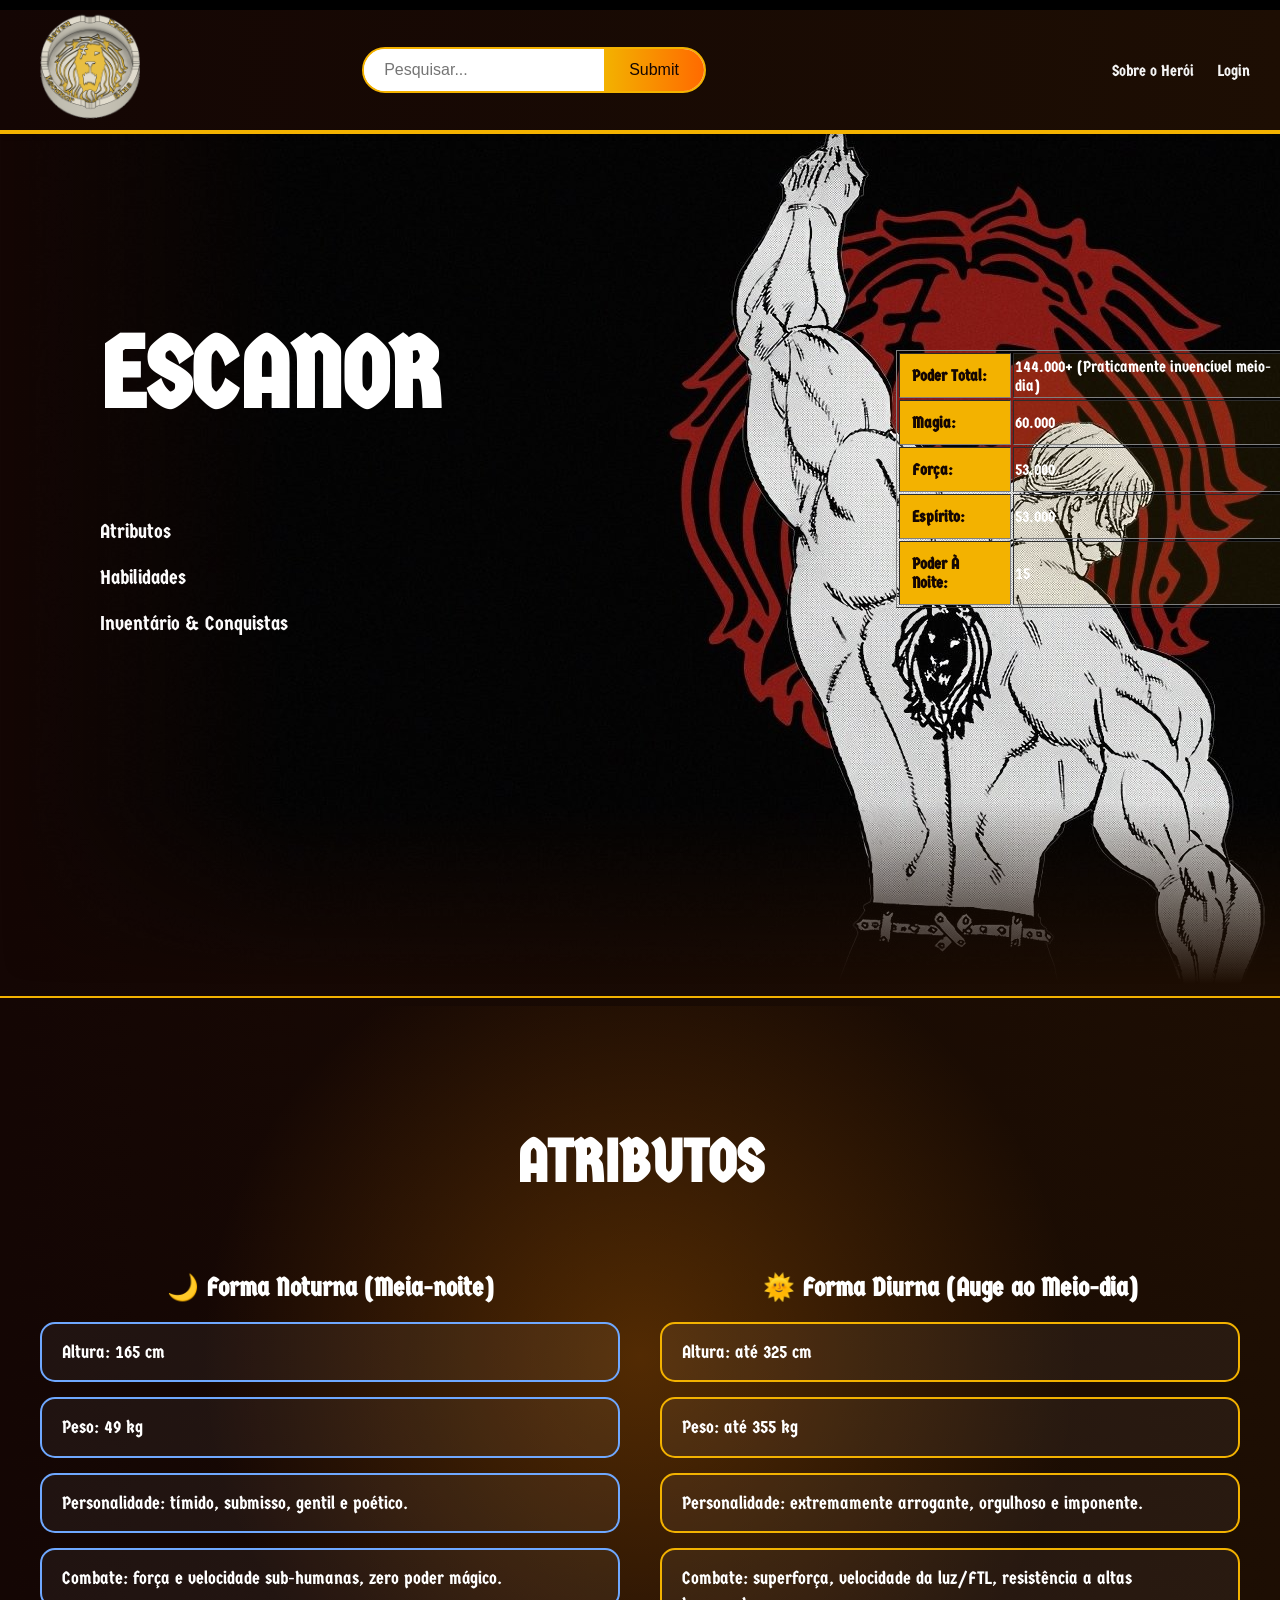
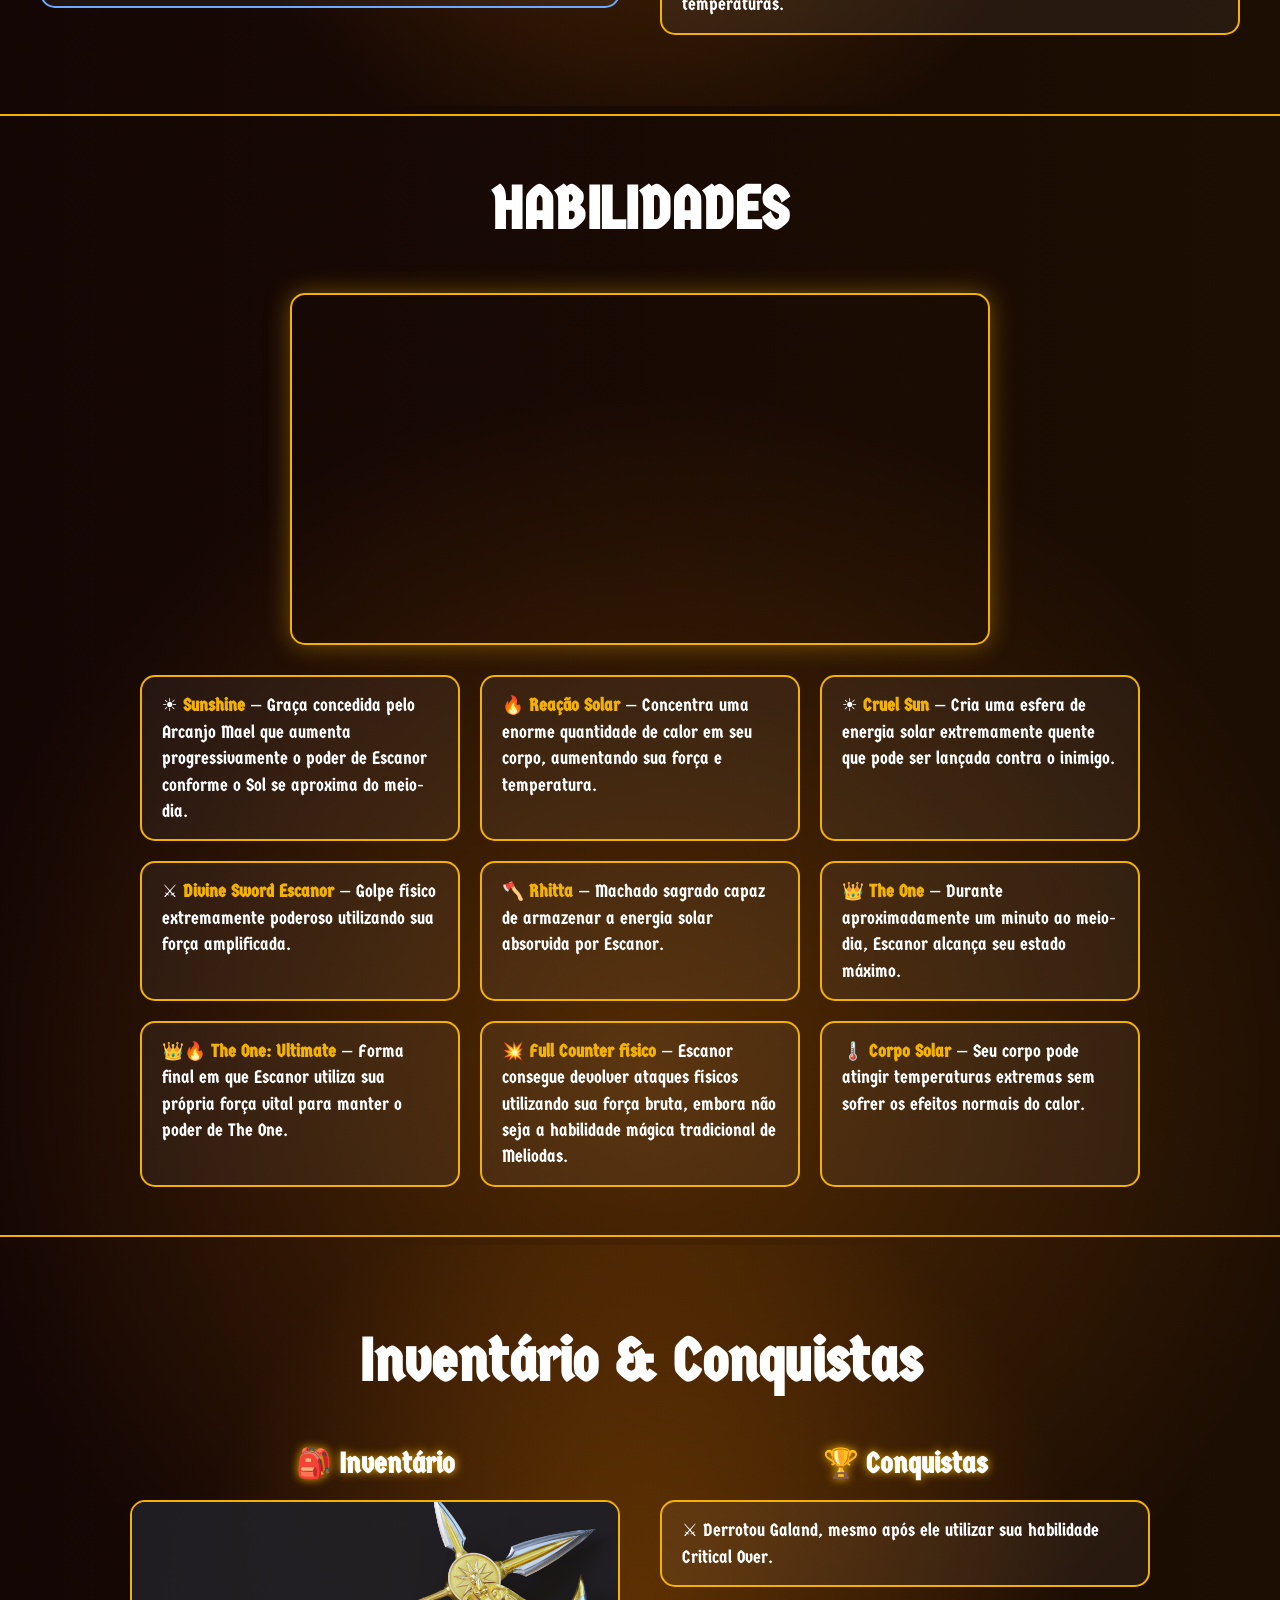
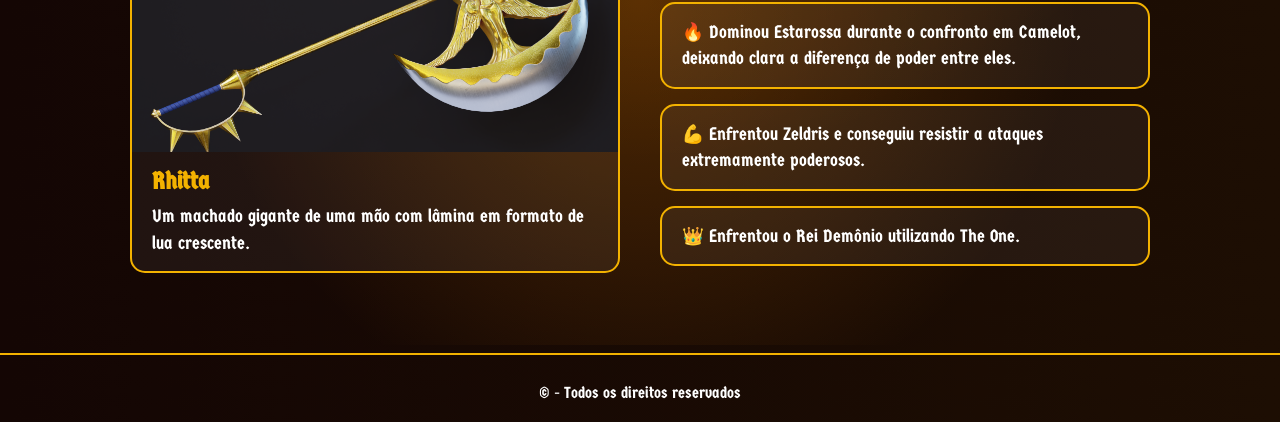
==== index.html @ 7818df90 "Add files via upload" ====
<!DOCTYPE html>
<html lang="pt-br">
<head>
    <meta charset="UTF-8">
    <meta name="viewport" content="width=device-width, initial-scale=1.0">
    <title>Meu Herói</title>
    <link rel="stylesheet" href="css/style.css">
    <link rel="icon" type="image/png" href="tinkpro-1791526805381.png">
    <link href="https://fonts.googleapis.com/css2?family=Germania+One&display=swap" rel="stylesheet">
    <style>
  
</style>
</head>
<body>
      <header class="cabecalho">  
      <img class="escanor_logo" src="img/image.png" alt="bugou">      
      <div class="logo"></div>
    <form action="">
      <div class="barra_de_procura">
      <input type="text" class="barra" placeholder="Pesquisar..." required>
      <input type="submit" class="botao_barra"></button></div>
    </form>
        <nav>
          <ul class="menu">
        <li><a href="#sobre">Sobre o Herói</a></li>
        <li><a href="html/login.html">Login</a></li>
          </ul>
        </nav>

        </header>
        <section id="sobre"></section>

      
        <div class="ConteudoEscanor">
          <img class="imgEscanor" src="img/escanor.jpg" alt="foto personagem escanor">

          <div class="infoEscanor">
              <h1>ESCANOR</h1>
              <nav>
                <ul class="atributos" >
                  <li><a href="#Atributos">Atributos</a></li><br>
                  <li><a href="#Habilidades">Habilidades</a></li><br>
                  <li><a href="#INVETARIOeCONQUISTAS">Inventário & Conquistas</a></li><br>
                </ul>
              </nav>
          </div>

          <div class="divTabela">
              <table  class="tabela_escanor" border="1">
                  <tr>
                    <th>Poder Total:</th>
                    <td>144.000+ (Praticamente invencível meio-dia)</td>
                  </tr>
                  <tr>
                    <th>Magia:</th>
                    <td>60.000</td>
                  </tr>
                  <tr>
                    <th>Força:</th>
                    <td>53.000</td>
                  </tr>
                  <tr>
                    <th>Espírito:</th>
                    <td>53.000</td>
                  </tr>
                    <tr>
                    <th>Poder À Noite:  </th>
                    <td>15</td>
                  </tr>
              </table>
          </div>
        </div>

        <hr>

       <div class="max">
  <section id="Atributos"></section>
  <h2>ATRIBUTOS</h2>

  <div class="formas">
    <div class="forma">
      <h3>🌙 Forma Noturna (Meia-noite)</h3>
      <ul>
        <li>Altura: 165 cm</li>
        <li>Peso: 49 kg</li>
        <li>Personalidade: tímido, submisso, gentil e poético.</li>
        <li>Combate: força e velocidade sub-humanas, zero poder mágico.</li>
      </ul>
    </div>

    <div class="forma">
      <h3>🌞 Forma Diurna (Auge ao Meio-dia)</h3>
      <ul>
        <li>Altura: até 325 cm</li>
        <li>Peso: até 355 kg</li>
        <li>Personalidade: extremamente arrogante, orgulhoso e imponente.</li>
        <li>Combate: superforça, velocidade da luz/FTL, resistência a altas temperaturas.</li>
      </ul>
    </div>

  </div>
</div>
        <hr>
              <div class="max">
        <section id="Habilidades"></section>
        <h2>HABILIDADES</h2>

        <div class="habilidades">

     <video loop autoplay muted class="video" src="Sunshine - Trim.mp4">
        Seu navegador não suporta vídeo em HTML.
     </video>

  <ul class="listaHabilidades">
    <li>☀️ <strong>Sunshine</strong> — Graça concedida pelo Arcanjo Mael que aumenta progressivamente o poder de Escanor conforme o Sol se aproxima do meio-dia.</li>
    <li>🔥 <strong>Reação Solar</strong> — Concentra uma enorme quantidade de calor em seu corpo, aumentando sua força e temperatura.</li>
    <li>☀️ <strong>Cruel Sun</strong> — Cria uma esfera de energia solar extremamente quente que pode ser lançada contra o inimigo.</li>
    <li>⚔️ <strong>Divine Sword Escanor</strong> — Golpe físico extremamente poderoso utilizando sua força amplificada.</li>
    <li>🪓 <strong>Rhitta</strong> — Machado sagrado capaz de armazenar a energia solar absorvida por Escanor.</li>
    <li>👑 <strong>The One</strong> — Durante aproximadamente um minuto ao meio-dia, Escanor alcança seu estado máximo.</li>
    <li>👑🔥 <strong>The One: Ultimate</strong> — Forma final em que Escanor utiliza sua própria força vital para manter o poder de The One.</li>
    <li>💥 <strong>Full Counter físico</strong> — Escanor consegue devolver ataques físicos utilizando sua força bruta, embora não seja a habilidade mágica tradicional de Meliodas.</li>
    <li>🌡️ <strong>Corpo Solar</strong> — Seu corpo pode atingir temperaturas extremas sem sofrer os efeitos normais do calor.</li>
  </ul>

</div>
<hr>            
        <div class="max">
  <section id="INVETARIOeCONQUISTAS"></section>
  <h2>Inventário & Conquistas</h2>

  <div class="inv-conq">

    <div class="bloco">
      <h3>🎒 Inventário</h3>

      <div class="item">
        <img src="img/machado escanor.png" alt="Machado Rhitta">
        <div class="item-texto">
          <h4>Rhitta</h4>
          <p>Um machado gigante de uma mão com lâmina em formato de lua crescente.</p>
        </div>
      </div>
    </div>

    <div class="bloco">
      <h3>🏆 Conquistas</h3>

      <ul class="listaConquistas">
        <li>⚔️ Derrotou Galand, mesmo após ele utilizar sua habilidade Critical Over.</li>
        <li>🔥 Dominou Estarossa durante o confronto em Camelot, deixando clara a diferença de poder entre eles.</li>
        <li>💪 Enfrentou Zeldris e conseguiu resistir a ataques extremamente poderosos.</li>
        <li>👑 Enfrentou o Rei Demônio utilizando The One.</li>
      </ul>
    </div>

  </div>
</div>
</body>
<hr>
<footer>© - Todos os direitos reservados </footer>
</html>
---- css/style.css ----
body{
  margin: 0%;
  font-family: 'Germania One', system-ui;
}

body, header {
  background: linear-gradient(to right, #140604, #1d0e03);
  margin: 0;
  padding: 0;
  z-index: 1000;
}

html {
  color: white;
  scroll-behavior: smooth;
}

ul li {
  text-align: left;
  list-style: none;
  justify-content: center;
  align-items: flex-start;
}

h1 {
  font-size: 100px;
  margin-left: 100px;
}

h2 {
  font-family: 'Germania One', system-ui;
  font-size: 60px;
  text-align: center;
}

hr {
  width: 100%;
  align-self: stretch;
  border: none;
  border-top: 2px solid #f3b200;
}

* {
  box-sizing: border-box;
}

.logo {
  font-size: 56px;
  font-weight: bold;
  color: #f5f4f4;
}

.escanor_logo {
  width: 120px;
}

.inv-conq {
  display: grid;
  grid-template-columns: 1fr 1fr;
  gap: 40px;
  max-width: 1100px;
  margin: 0 auto;
  padding: 0 40px 40px;
  text-align: left;
}

.bloco h3 {
  text-align: center;
  font-size: 28.8px;
  margin: 0 0 20px;
  text-shadow: 0 0 10px #f3b200;
}

.item {
  background: rgba(255, 255, 255, 0.05);
  border: 2px solid #f3b200;
  border-radius: 15px;
  overflow: hidden;
  transition: transform 0.3s, box-shadow 0.3s;
}

.item:hover {
  transform: translateY(-5px);
  box-shadow: 0 0 25px rgba(243, 178, 0, 0.6);
}

.item img {
  width: 100%;
  height: 250px;
  object-fit: cover;
  display: block;
}

.item-texto {
  padding: 15px 20px;
}

.item-texto h4 {
  margin: 0 0 8px;
  font-size: 24px;
  color: #f3b200;
}

.item-texto p {
  margin: 0;
  font-size: 17.6px;
  line-height: 1.5;
}

.listaConquistas {
  list-style: none;
  padding: 0;
  margin: 0;
  display: flex;
  flex-direction: column;
  gap: 15px;
}

.listaConquistas li {
  background: rgba(255, 255, 255, 0.05);
  border: 2px solid #f3b200;
  border-radius: 15px;
  padding: 15px 20px;
  font-size: 17.6px;
  line-height: 1.5;
  transition: transform 0.3s, box-shadow 0.3s;
}

.listaConquistas li:hover {
  transform: translateX(8px);
  box-shadow: 0 0 20px rgba(243, 178, 0, 0.6);
}

.cabecalho {
  display: flex;
  position: fixed;
  justify-content: space-between;
  align-items: center;
  box-shadow: 0 2px 5px rgba(0, 0, 0, 0.1);
  border-top: 10px solid #000000;
  margin: 0%;
  width: 100%;
  border-bottom: 4px solid #f3b200;
  padding: 0 30px;
}

.barra_de_procura {
  display: flex;
  align-items: stretch;
  margin-right: 300px;
  border: 2px solid #f3b200;
  border-radius: 25px;
  overflow: hidden;
  background: #fff;
}

.barra {
  border: none;
  padding: 12px 20px;
  font-size: 16px;
  outline: none;
  background: white;
}

.botao_barra {
  border: none;
  padding: 0 25px;
  background: linear-gradient(to right, #f3b200, #ff6a00);
  color: #140604;
  font-size: 16px;
  cursor: pointer;
}

.botao_barra:hover {
  border-radius: 15px;
}

.ConteudoEscanor {
  min-height: calc(100vh - 200px);
  width: 100%;
  position: relative;
}

.infoEscanor {
  display: flex;
  flex-direction: column;
  position: absolute;
  top: 250px;
}

.imgEscanor {
  margin-top: 6%;
  mask-image:
    linear-gradient(to bottom, black 80%, transparent),
    linear-gradient(to right, transparent, black 15%, black 85%, transparent);
  mask-composite: intersect;
}

.divTabela {
  display: flex;
  flex-direction: column;
  position: absolute;
  top: 350px;
  left: 70%;
}

.tabela_escanor {
  width: 400px;
}

.ESCANOR {
  margin-top: 400px;
  margin-left: 105px;
  font-size: 100px;
}

table {
  overflow-x: auto;
  top: 300px;
}

.listaAtributos {
  text-align: center;
  list-style: none;
  display: grid;
  grid-template-columns: repeat(auto-fit, minmax(250px, 1fr));
  gap: 20px;
  padding: 0 40px;
}

.listaAtributos li {
  background: rgba(255, 255, 255, 0.05);
  border: 2px solid #f3b200;
  border-radius: 15px;
  padding: 20px;
  font-size: 30px;
  transition: transform 0.3s, box-shadow 0.3s;
}

.formas {
  display: grid;
  grid-template-columns: 1fr 1fr;
  gap: 40px;
  padding: 0 40px;
  text-align: left;
}

.forma h3 {
  text-align: center;
  font-size: 25.6px;
  margin-bottom: 20px;
}

.forma ul {
  list-style: none;
  padding: 0;
  margin: 0;
  display: flex;
  flex-direction: column;
  gap: 15px;
}

.forma li {
  background: rgba(255, 255, 255, 0.05);
  border: 2px solid #f3b200;
  border-radius: 15px;
  padding: 15px 20px;
  font-size: 17.6px;
  line-height: 1.5;
  transition: transform 0.3s, box-shadow 0.3s;
}

.forma li:hover {
  transform: translateY(-5px);
  box-shadow: 0 0 20px rgba(243, 178, 0, 0.6);
}

.forma:first-child li {
  border-color: #6fa8ff;
}

.forma:last-child li {
  border-color: #f3b200;
}

th {
  background-color: #f3b200;
  color: #140604;
  font-weight: bold;
  text-align: left;
  padding: 12px;
}

td {
  background-color: rgba(243, 178, 0, 0.08);
}

.menu {
  display: flex;
  list-style: none;
  gap: 24px;
  margin: 0;
  padding: 0;
}

.menu a {
  text-decoration: none;
  color: #f4f4f4;
  font-weight: 500;
  white-space: nowrap;
}

a:hover {
  color: #947c03;
}

.max {
  min-height: calc(100vh - 200px);
  width: 100%;
  background: radial-gradient(circle at center, rgba(255, 140, 0, 0.25), transparent 60%);
  display: flex;
  flex-direction: column;
  justify-content: center;
  text-align: left;
  align-items: center;
}

.atributos {
  position: relative;
  border: 15px;
  list-style: none;
  padding: 0 20px;
  gap: 15px;
  margin-left: 100px;
  padding: 0;
  font-size: 20px;
}

.atributos a {
  text-decoration: none;
  color: #fdfcfc;
  font-weight: 500;
}

a:hover {
  color: #ffb700;
}

.habilidades {
  display: flex;
  flex-direction: column;
  align-items: center;
  gap: 30px;
  padding: 0 40px 40px;
}

.video {
  width: 100%;
  max-width: 700px;
  border-radius: 15px;
  border: 2px solid #f3b200;
  box-shadow: 0 0 25px rgba(243, 178, 0, 0.4);
}

.listaHabilidades {
  list-style: none;
  padding: 0;
  margin: 0;
  width: 100%;
  max-width: 1000px;
  display: grid;
  grid-template-columns: repeat(auto-fit, minmax(280px, 1fr));
  gap: 20px;
}

.listaHabilidades li {
  background: rgba(255, 255, 255, 0.05);
  border: 2px solid #f3b200;
  border-radius: 15px;
  padding: 15px 20px;
  font-size: 17.6px;
  line-height: 1.5;
  transition: transform 0.3s, box-shadow 0.3s;
}

.listaHabilidades li:hover {
  transform: translateY(-5px);
  box-shadow: 0 0 20px rgba(243, 178, 0, 0.6);
}

.listaHabilidades strong {
  color: #f3b200;
}

footer {
  margin: 20px;
  text-align: center;
}

@media screen and (max-width: 600px) {
  h1 {
    font-size: 40px;
    margin-left: 20px;
  }

  h2 {
    font-size: 28px;
  }

  a {
    font-size: 14px;
  }

  th, td {
    font-size: 14px;
  }

  .tabela_escanor th, .tabela_escanor td {
    word-break: break-word;
    padding: 8px;
  }

  .ConteudoEscanor {
    padding-top: 180px;
    min-height: 0;
    overflow: hidden;
  }

  .imgEscanor {
    position: absolute;
    top: 20%;
    left: 0;
    width: 100%;
    height: 100%;
    object-fit: cover;
    object-position: center 20%;
    margin: 0;
    opacity: 0.35;
    z-index: 0;
  }

  .infoEscanor, .divTabela {
    position: relative;
    top: auto;
    left: auto;
    z-index: 1;
  }

  .divTabela {
    width: 100%;
    padding: 20px;
  }

  .cabecalho {
    display: flex;
    flex-wrap: wrap;
    justify-content: space-between;
    padding: 8px 15px;
    gap: 8px;
  }

  .cabecalho form {
    order: 3;
    width: 100%;
  }

  .barra_de_procura {
    margin-right: 0;
    width: 100%;
  }

  .barra {
    flex: 1;
    min-width: 0;
    padding: 8px 12px;
  }

  .tabela_escanor {
    width: 100%;
    table-layout: fixed;
  }

  .escanor_logo {
    max-width: 80px;
  }

  .atributos {
    margin-left: 20px;
    font-size: 16px;
  }

  .formas {
    grid-template-columns: 1fr;
    padding: 0 20px;
  }

  .listaAtributos {
    padding: 0;
  }

  .habilidades {
    padding: 0 15px 30px;
    gap: 20px;
  }

  .video {
    border-radius: 10px;
  }

  .listaHabilidades {
    grid-template-columns: 1fr;
    gap: 12px;
  }

  .listaHabilidades li {
    font-size: 16px;
    padding: 12px 15px;
  }

  .inv-conq {
    grid-template-columns: 1fr;
    padding: 0 15px 30px;
    gap: 30px;
  }

  .item img {
    height: 250px;
  }

  .bloco h3 {
    font-size: 24px;
  }

@media screen and (min-width: 412px) and (max-width: 1440px) {
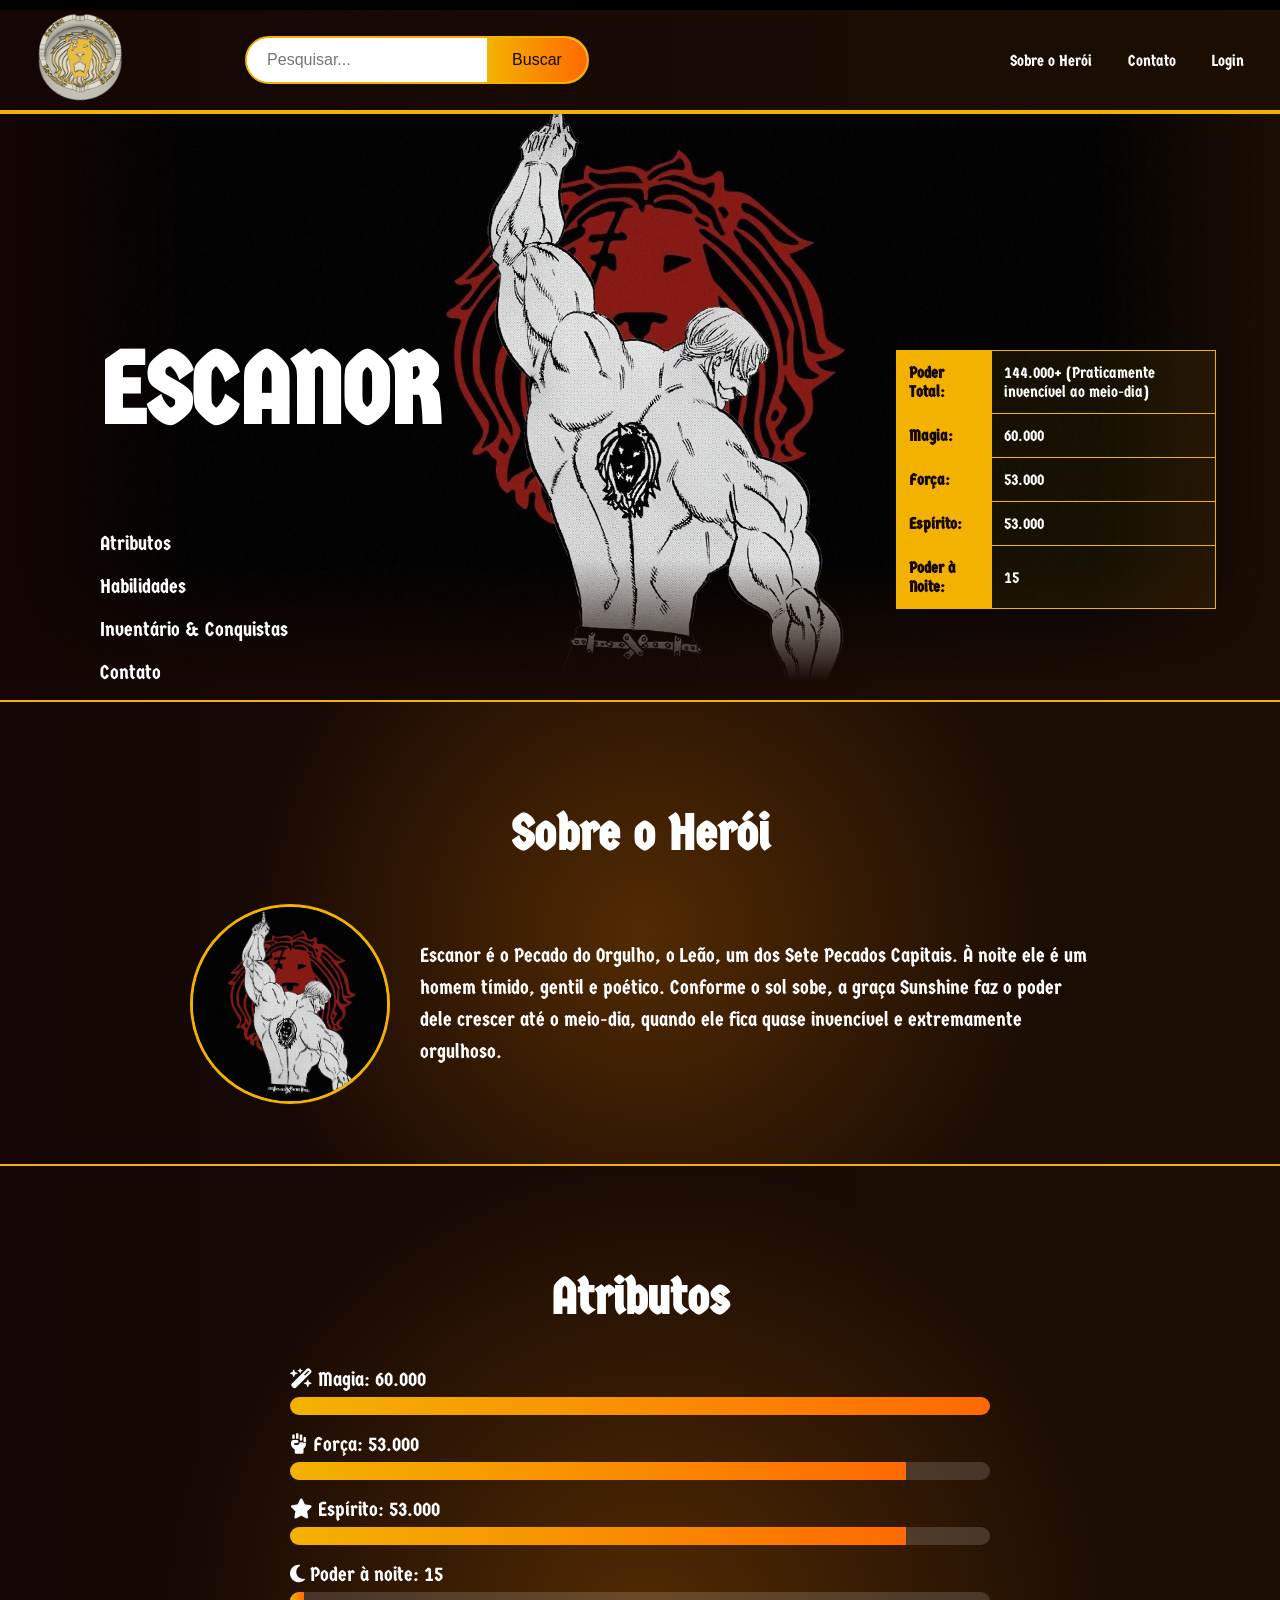
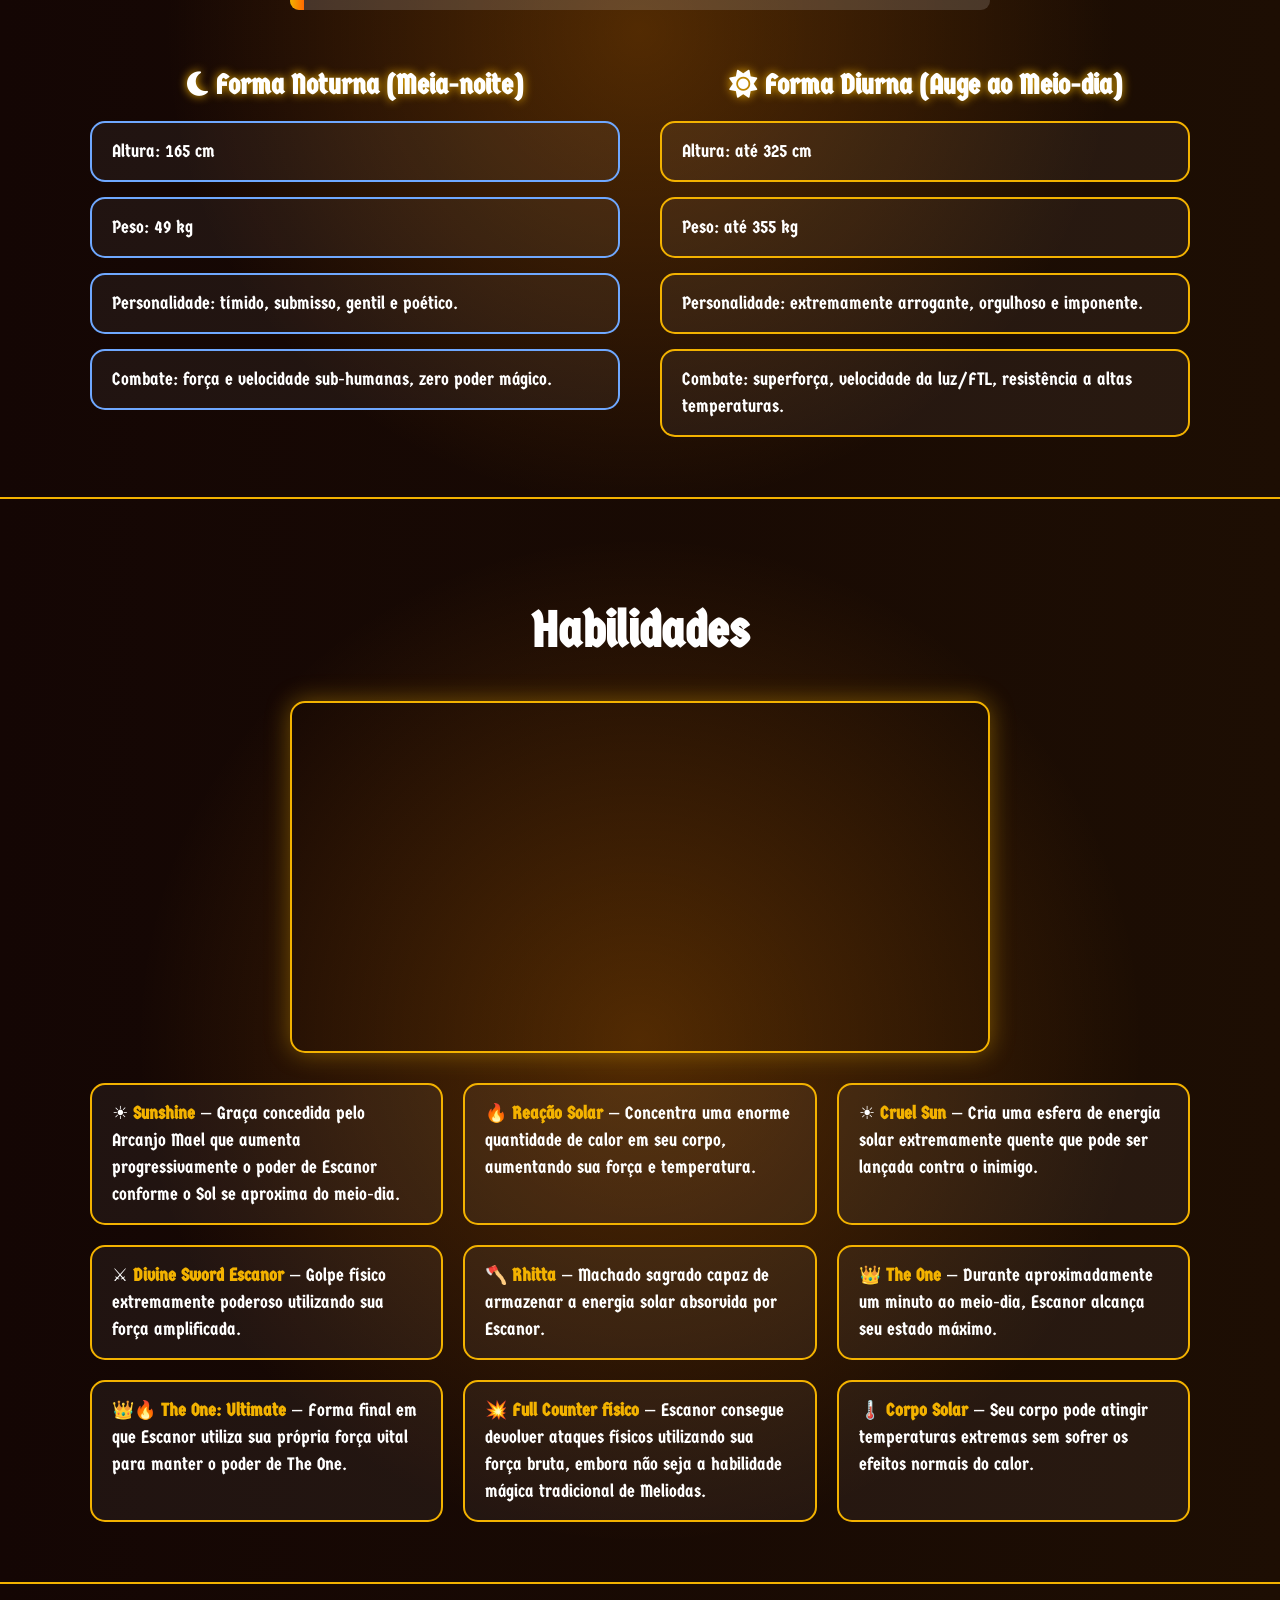
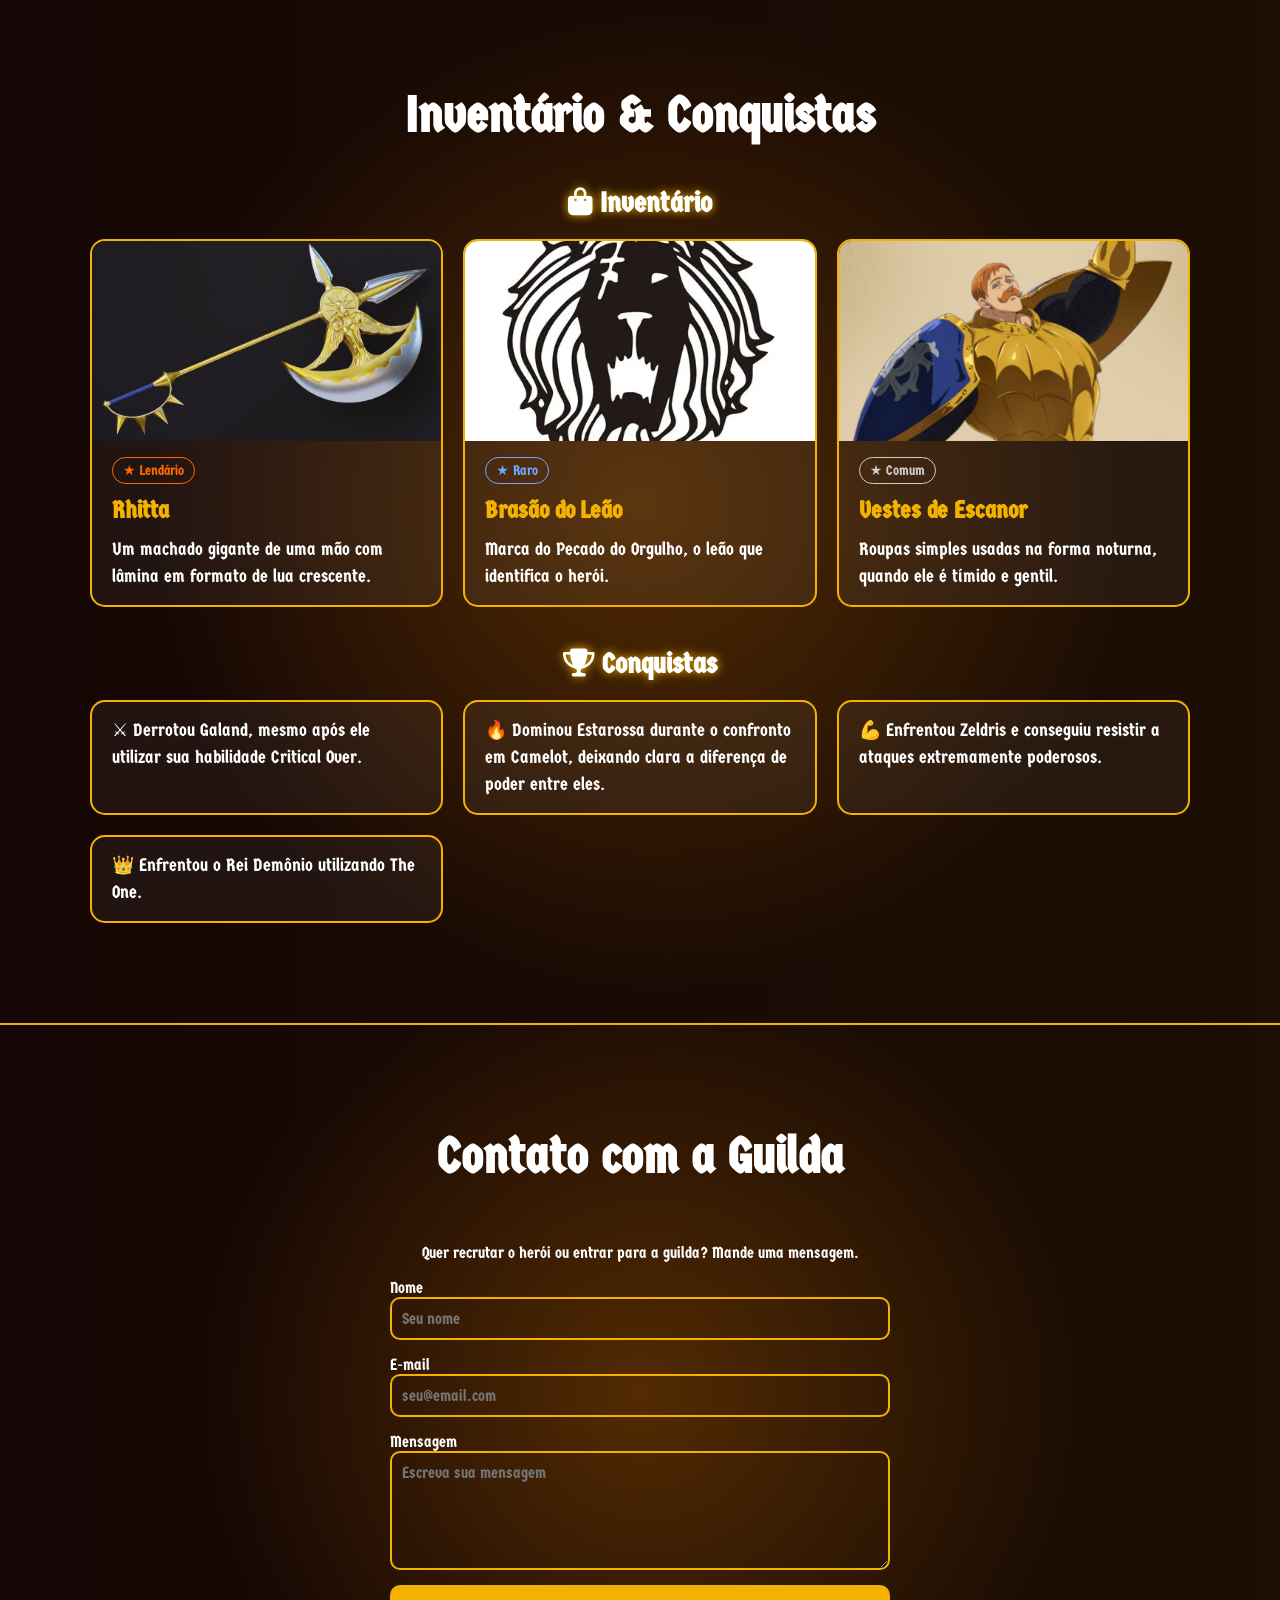
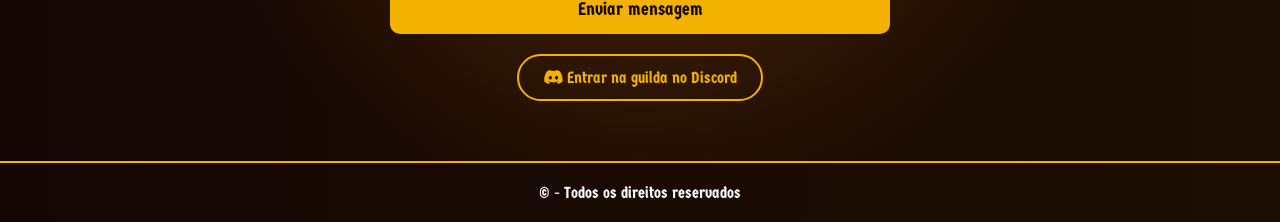
==== commit ad40b6e1: "Add files via upload" ====
--- a/index.html
+++ b/index.html
@@ -1,162 +1,201 @@
-<!DOCTYPE html>
-<html lang="pt-br">
-<head>
-    <meta charset="UTF-8">
-    <meta name="viewport" content="width=device-width, initial-scale=1.0">
-    <title>Meu Herói</title>
-    <link rel="stylesheet" href="css/style.css">
-    <link rel="icon" type="image/png" href="tinkpro-1791526805381.png">
-    <link href="https://fonts.googleapis.com/css2?family=Germania+One&display=swap" rel="stylesheet">
-    <style>
-  
-</style>
-</head>
-<body>
-      <header class="cabecalho">  
-      <img class="escanor_logo" src="img/image.png" alt="bugou">      
-      <div class="logo"></div>
-    <form action="">
-      <div class="barra_de_procura">
-      <input type="text" class="barra" placeholder="Pesquisar..." required>
-      <input type="submit" class="botao_barra"></button></div>
-    </form>
-        <nav>
-          <ul class="menu">
-        <li><a href="#sobre">Sobre o Herói</a></li>
-        <li><a href="html/login.html">Login</a></li>
-          </ul>
-        </nav>
-
-        </header>
-        <section id="sobre"></section>
-
-      
-        <div class="ConteudoEscanor">
-          <img class="imgEscanor" src="img/escanor.jpg" alt="foto personagem escanor">
-
-          <div class="infoEscanor">
-              <h1>ESCANOR</h1>
-              <nav>
-                <ul class="atributos" >
-                  <li><a href="#Atributos">Atributos</a></li><br>
-                  <li><a href="#Habilidades">Habilidades</a></li><br>
-                  <li><a href="#INVETARIOeCONQUISTAS">Inventário & Conquistas</a></li><br>
-                </ul>
-              </nav>
-          </div>
-
-          <div class="divTabela">
-              <table  class="tabela_escanor" border="1">
-                  <tr>
-                    <th>Poder Total:</th>
-                    <td>144.000+ (Praticamente invencível meio-dia)</td>
-                  </tr>
-                  <tr>
-                    <th>Magia:</th>
-                    <td>60.000</td>
-                  </tr>
-                  <tr>
-                    <th>Força:</th>
-                    <td>53.000</td>
-                  </tr>
-                  <tr>
-                    <th>Espírito:</th>
-                    <td>53.000</td>
-                  </tr>
-                    <tr>
-                    <th>Poder À Noite:  </th>
-                    <td>15</td>
-                  </tr>
-              </table>
-          </div>
-        </div>
-
-        <hr>
-
-       <div class="max">
-  <section id="Atributos"></section>
-  <h2>ATRIBUTOS</h2>
-
-  <div class="formas">
-    <div class="forma">
-      <h3>🌙 Forma Noturna (Meia-noite)</h3>
-      <ul>
-        <li>Altura: 165 cm</li>
-        <li>Peso: 49 kg</li>
-        <li>Personalidade: tímido, submisso, gentil e poético.</li>
-        <li>Combate: força e velocidade sub-humanas, zero poder mágico.</li>
-      </ul>
-    </div>
-
-    <div class="forma">
-      <h3>🌞 Forma Diurna (Auge ao Meio-dia)</h3>
-      <ul>
-        <li>Altura: até 325 cm</li>
-        <li>Peso: até 355 kg</li>
-        <li>Personalidade: extremamente arrogante, orgulhoso e imponente.</li>
-        <li>Combate: superforça, velocidade da luz/FTL, resistência a altas temperaturas.</li>
-      </ul>
-    </div>
-
-  </div>
-</div>
-        <hr>
-              <div class="max">
-        <section id="Habilidades"></section>
-        <h2>HABILIDADES</h2>
-
-        <div class="habilidades">
-
-     <video loop autoplay muted class="video" src="Sunshine - Trim.mp4">
-        Seu navegador não suporta vídeo em HTML.
-     </video>
-
-  <ul class="listaHabilidades">
-    <li>☀️ <strong>Sunshine</strong> — Graça concedida pelo Arcanjo Mael que aumenta progressivamente o poder de Escanor conforme o Sol se aproxima do meio-dia.</li>
-    <li>🔥 <strong>Reação Solar</strong> — Concentra uma enorme quantidade de calor em seu corpo, aumentando sua força e temperatura.</li>
-    <li>☀️ <strong>Cruel Sun</strong> — Cria uma esfera de energia solar extremamente quente que pode ser lançada contra o inimigo.</li>
-    <li>⚔️ <strong>Divine Sword Escanor</strong> — Golpe físico extremamente poderoso utilizando sua força amplificada.</li>
-    <li>🪓 <strong>Rhitta</strong> — Machado sagrado capaz de armazenar a energia solar absorvida por Escanor.</li>
-    <li>👑 <strong>The One</strong> — Durante aproximadamente um minuto ao meio-dia, Escanor alcança seu estado máximo.</li>
-    <li>👑🔥 <strong>The One: Ultimate</strong> — Forma final em que Escanor utiliza sua própria força vital para manter o poder de The One.</li>
-    <li>💥 <strong>Full Counter físico</strong> — Escanor consegue devolver ataques físicos utilizando sua força bruta, embora não seja a habilidade mágica tradicional de Meliodas.</li>
-    <li>🌡️ <strong>Corpo Solar</strong> — Seu corpo pode atingir temperaturas extremas sem sofrer os efeitos normais do calor.</li>
-  </ul>
-
-</div>
-<hr>            
-        <div class="max">
-  <section id="INVETARIOeCONQUISTAS"></section>
-  <h2>Inventário & Conquistas</h2>
-
-  <div class="inv-conq">
-
-    <div class="bloco">
-      <h3>🎒 Inventário</h3>
-
-      <div class="item">
-        <img src="img/machado escanor.png" alt="Machado Rhitta">
-        <div class="item-texto">
-          <h4>Rhitta</h4>
-          <p>Um machado gigante de uma mão com lâmina em formato de lua crescente.</p>
-        </div>
-      </div>
-    </div>
-
-    <div class="bloco">
-      <h3>🏆 Conquistas</h3>
-
-      <ul class="listaConquistas">
-        <li>⚔️ Derrotou Galand, mesmo após ele utilizar sua habilidade Critical Over.</li>
-        <li>🔥 Dominou Estarossa durante o confronto em Camelot, deixando clara a diferença de poder entre eles.</li>
-        <li>💪 Enfrentou Zeldris e conseguiu resistir a ataques extremamente poderosos.</li>
-        <li>👑 Enfrentou o Rei Demônio utilizando The One.</li>
-      </ul>
-    </div>
-
-  </div>
-</div>
-</body>
-<hr>
-<footer>© - Todos os direitos reservados </footer>
-</html>+<!DOCTYPE html>
+<html lang="pt-br">
+<head>
+  <meta charset="UTF-8">
+  <meta name="viewport" content="width=device-width, initial-scale=1.0">
+  <title>Escanor, o Pecado do Orgulho</title>
+  <link rel="stylesheet" href="style.css">
+  <link rel="stylesheet" href="https://cdnjs.cloudflare.com/ajax/libs/font-awesome/6.5.1/css/all.min.css">
+  <link rel="icon" type="image/png" href="img/sitelogo.png">
+  <link href="https://fonts.googleapis.com/css2?family=Germania+One&display=swap" rel="stylesheet">
+</head>
+<body>
+  <header class="cabecalho">
+    <img class="escanor_logo" src="img/image.png" alt="Brasão do Pecado do Orgulho, um leão dourado">
+
+    <form onsubmit="pesquisar(event)">
+      <div class="barra_de_procura">
+        <input type="text" class="barra" id="campoBusca" placeholder="Pesquisar..." required>
+        <input type="submit" class="botao_barra" value="Buscar">
+      </div>
+    </form>
+
+    <nav>
+      <ul class="menu">
+        <li><a href="#sobre">Sobre o Herói</a></li>
+        <li><a href="#contato">Contato</a></li>
+        <li><a href="html/login.html">Login</a></li>
+      </ul>
+    </nav>
+  </header>
+
+  <main>
+    <section class="ConteudoEscanor">
+      <img class="imgEscanor" src="img/escanor.jpg" alt="Escanor de costas com o braço levantado">
+
+      <div class="infoEscanor">
+        <h1>ESCANOR</h1>
+        <nav>
+          <ul class="links-topo">
+            <li><a href="#atributos">Atributos</a></li>
+            <li><a href="#habilidades">Habilidades</a></li>
+            <li><a href="#inventario">Inventário &amp; Conquistas</a></li>
+            <li><a href="#contato">Contato</a></li>
+          </ul>
+        </nav>
+      </div>
+
+      <div class="divTabela">
+        <table class="tabela_escanor">
+          <tr><th>Poder Total:</th><td>144.000+ (Praticamente invencível ao meio-dia)</td></tr>
+          <tr><th>Magia:</th><td>60.000</td></tr>
+          <tr><th>Força:</th><td>53.000</td></tr>
+          <tr><th>Espírito:</th><td>53.000</td></tr>
+          <tr><th>Poder à Noite:</th><td>15</td></tr>
+        </table>
+      </div>
+    </section>
+
+    <section class="secao" id="sobre">
+      <h2>Sobre o Herói</h2>
+      <div class="sobre-conteudo">
+        <img class="avatar" src="img/escanor.jpg" alt="Retrato de Escanor">
+        <p>Escanor é o Pecado do Orgulho, o Leão, um dos Sete Pecados Capitais. À noite ele é um homem tímido, gentil e poético. Conforme o sol sobe, a graça Sunshine faz o poder dele crescer até o meio-dia, quando ele fica quase invencível e extremamente orgulhoso.</p>
+      </div>
+    </section>
+
+    <section class="secao" id="atributos">
+      <h2>Atributos</h2>
+
+      <div class="barras">
+        <div class="barra-atributo">
+          <p><i class="fa-solid fa-wand-magic-sparkles"></i> Magia: 60.000</p>
+          <div class="barra-fundo"><div class="barra-preenchida" style="width: 100%"></div></div>
+        </div>
+        <div class="barra-atributo">
+          <p><i class="fa-solid fa-hand-fist"></i> Força: 53.000</p>
+          <div class="barra-fundo"><div class="barra-preenchida" style="width: 88%"></div></div>
+        </div>
+        <div class="barra-atributo">
+          <p><i class="fa-solid fa-star"></i> Espírito: 53.000</p>
+          <div class="barra-fundo"><div class="barra-preenchida" style="width: 88%"></div></div>
+        </div>
+        <div class="barra-atributo">
+          <p><i class="fa-solid fa-moon"></i> Poder à noite: 15</p>
+          <div class="barra-fundo"><div class="barra-preenchida" style="width: 2%"></div></div>
+        </div>
+      </div>
+
+      <div class="formas">
+        <div class="forma">
+          <h3><i class="fa-solid fa-moon"></i> Forma Noturna (Meia-noite)</h3>
+          <ul>
+            <li>Altura: 165 cm</li>
+            <li>Peso: 49 kg</li>
+            <li>Personalidade: tímido, submisso, gentil e poético.</li>
+            <li>Combate: força e velocidade sub-humanas, zero poder mágico.</li>
+          </ul>
+        </div>
+
+        <div class="forma">
+          <h3><i class="fa-solid fa-sun"></i> Forma Diurna (Auge ao Meio-dia)</h3>
+          <ul>
+            <li>Altura: até 325 cm</li>
+            <li>Peso: até 355 kg</li>
+            <li>Personalidade: extremamente arrogante, orgulhoso e imponente.</li>
+            <li>Combate: superforça, velocidade da luz/FTL, resistência a altas temperaturas.</li>
+          </ul>
+        </div>
+      </div>
+    </section>
+
+    <section class="secao" id="habilidades">
+      <h2>Habilidades</h2>
+
+      <div class="habilidades">
+        <video loop autoplay muted playsinline class="video" src="img/Sunshine - Trim.mp4">
+          Seu navegador não suporta vídeo em HTML.
+        </video>
+
+        <ul class="listaHabilidades">
+          <li>☀️ <strong>Sunshine</strong> — Graça concedida pelo Arcanjo Mael que aumenta progressivamente o poder de Escanor conforme o Sol se aproxima do meio-dia.</li>
+          <li>🔥 <strong>Reação Solar</strong> — Concentra uma enorme quantidade de calor em seu corpo, aumentando sua força e temperatura.</li>
+          <li>☀️ <strong>Cruel Sun</strong> — Cria uma esfera de energia solar extremamente quente que pode ser lançada contra o inimigo.</li>
+          <li>⚔️ <strong>Divine Sword Escanor</strong> — Golpe físico extremamente poderoso utilizando sua força amplificada.</li>
+          <li>🪓 <strong>Rhitta</strong> — Machado sagrado capaz de armazenar a energia solar absorvida por Escanor.</li>
+          <li>👑 <strong>The One</strong> — Durante aproximadamente um minuto ao meio-dia, Escanor alcança seu estado máximo.</li>
+          <li>👑🔥 <strong>The One: Ultimate</strong> — Forma final em que Escanor utiliza sua própria força vital para manter o poder de The One.</li>
+          <li>💥 <strong>Full Counter físico</strong> — Escanor consegue devolver ataques físicos utilizando sua força bruta, embora não seja a habilidade mágica tradicional de Meliodas.</li>
+          <li>🌡️ <strong>Corpo Solar</strong> — Seu corpo pode atingir temperaturas extremas sem sofrer os efeitos normais do calor.</li>
+        </ul>
+      </div>
+    </section>
+
+    <section class="secao" id="inventario">
+      <h2>Inventário &amp; Conquistas</h2>
+
+      <h3><i class="fa-solid fa-bag-shopping"></i> Inventário</h3>
+      <div class="grade">
+        <div class="item">
+          <img src="img/machado escanor.png" alt="Machado Rhitta, com lâmina em formato de lua crescente">
+          <div class="item-texto">
+            <span class="raridade lendario">Lendário</span>
+            <h4>Rhitta</h4>
+            <p>Um machado gigante de uma mão com lâmina em formato de lua crescente.</p>
+          </div>
+        </div>
+
+        <div class="item">
+          <img src="img/brasa.webp" alt="Brasão do Leão">
+          <div class="item-texto">
+            <span class="raridade raro">Raro</span>
+            <h4>Brasão do Leão</h4>
+            <p>Marca do Pecado do Orgulho, o leão que identifica o herói.</p>
+          </div>
+        </div>
+
+        <div class="item">
+          <img src="img/roupa.jpg" alt="Brasão do Leão">
+          <div class="item-texto">
+            <span class="raridade comum">Comum</span>
+            <h4>Vestes de Escanor</h4>
+            <p>Roupas simples usadas na forma noturna, quando ele é tímido e gentil.</p>
+          </div>
+        </div>
+      </div>
+
+      <h3><i class="fa-solid fa-trophy"></i> Conquistas</h3>
+      <ul class="grade">
+        <li>⚔️ Derrotou Galand, mesmo após ele utilizar sua habilidade Critical Over.</li>
+        <li>🔥 Dominou Estarossa durante o confronto em Camelot, deixando clara a diferença de poder entre eles.</li>
+        <li>💪 Enfrentou Zeldris e conseguiu resistir a ataques extremamente poderosos.</li>
+        <li>👑 Enfrentou o Rei Demônio utilizando The One.</li>
+      </ul>
+    </section>
+
+    <section class="secao" id="contato">
+      <h2>Contato com a Guilda</h2>
+      <p>Quer recrutar o herói ou entrar para a guilda? Mande uma mensagem.</p>
+
+      <form class="form-contato" onsubmit="return false;">
+        <label for="nome">Nome</label>
+        <input type="text" id="nome" name="nome" placeholder="Seu nome">
+
+        <label for="email">E-mail</label>
+        <input type="email" id="email" name="email" placeholder="seu@email.com">
+
+        <label for="mensagem">Mensagem</label>
+        <textarea id="mensagem" name="mensagem" rows="5" placeholder="Escreva sua mensagem"></textarea>
+
+        <button type="submit" class="botao-contato">Enviar mensagem</button>
+      </form>
+
+      <a class="link-guilda" href="https://discord.com" target="_blank" rel="noopener"><i class="fa-brands fa-discord"></i> Entrar na guilda no Discord</a>
+    </section>
+  </main>
+
+  <footer>© - Todos os direitos reservados</footer>
+
+  <script src="js/script.js"></script>
+</body>
+</html>
--- a/style.css
+++ b/style.css
@@ -0,0 +1,616 @@
+/* cores */
+:root {
+  --fundo: #140604;
+  --fundo2: #1d0e03;
+  --dourado: #f3b200;
+  --laranja: #ff6a00;
+  --azul-noite: #6fa8ff;
+  --branco: #ffffff;
+  --card: rgba(255, 255, 255, 0.05);
+}
+
+/* geral */
+* {
+  box-sizing: border-box;
+}
+
+html {
+  color: var(--branco);
+  scroll-behavior: smooth;
+  scroll-padding-top: 100px; /* nao cobrir o titulo quando clica no menu */
+}
+
+body {
+  margin: 0;
+  font-family: 'Germania One', system-ui;
+  background: linear-gradient(to right, var(--fundo), var(--fundo2));
+}
+
+h1 {
+  font-size: 100px;
+  margin-left: 100px;
+}
+
+h2 {
+  font-size: 50px;
+  text-align: center;
+}
+
+h3 {
+  font-size: 28px;
+  text-align: center;
+  margin: 0 0 20px;
+  text-shadow: 0 0 10px var(--dourado);
+}
+
+a {
+  color: var(--branco);
+  text-decoration: none;
+}
+
+a:hover {
+  color: var(--dourado);
+}
+
+/* borda laranja */
+a:focus-visible,
+button:focus-visible,
+input:focus-visible,
+textarea:focus-visible {
+  outline: 3px solid var(--laranja);
+  outline-offset: 2px;
+}
+
+
+/* cabecalho fixo */
+.cabecalho {
+  display: flex;
+  position: fixed;
+  top: 0;
+  left: 0;
+  right: 0;
+  z-index: 1000;
+  justify-content: space-between;
+  align-items: center;
+  padding: 0 30px;
+  background: linear-gradient(to right, var(--fundo), var(--fundo2));
+  border-top: 10px solid #000;
+  border-bottom: 4px solid var(--dourado);
+}
+
+.escanor_logo {
+  width: 100px;
+}
+
+/* barra de pesquisa */
+.barra_de_procura {
+  display: flex;
+  margin-right: 300px;
+  border: 2px solid var(--dourado);
+  border-radius: 25px;
+  overflow: hidden;
+  background: white;
+}
+
+.barra {
+  border: none;
+  padding: 12px 20px;
+  font-size: 16px;
+  outline: none;
+}
+
+.botao_barra {
+  border: none;
+  padding: 0 25px;
+  min-height: 44px;
+  background: linear-gradient(to right, var(--dourado), var(--laranja));
+  color: var(--fundo);
+  font-size: 16px;
+  cursor: pointer;
+}
+
+.botao_barra:hover {
+  filter: brightness(1.15);
+}
+
+/* menu */
+.menu {
+  display: flex;
+  list-style: none;
+  gap: 24px;
+  margin: 0;
+  padding: 0;
+}
+
+.menu a {
+  display: inline-block;
+  padding: 12px 6px; /* aumenta a area de clique */
+  white-space: nowrap;
+}
+
+
+/* topo da pagina: foto, titulo e tabela */
+.ConteudoEscanor {
+  min-height: calc(100vh - 200px);
+  position: relative;
+}
+
+/* a imagem some devagar nas bordas */
+.imgEscanor {
+  margin-top: 6%;
+  max-width: 100%;
+  mask-image:
+    linear-gradient(to bottom, black 80%, transparent),
+    linear-gradient(to right, transparent, black 15%, black 85%, transparent);
+  mask-composite: intersect;
+}
+
+.infoEscanor {
+  display: flex;
+  flex-direction: column;
+  position: absolute;
+  top: 250px;
+}
+
+.links-topo {
+  list-style: none;
+  margin: 0 0 0 100px;
+  padding: 0;
+  font-size: 20px;
+}
+
+.links-topo li {
+  margin-bottom: 20px;
+}
+
+.divTabela {
+  position: absolute;
+  top: 350px;
+  right: 5%;
+}
+
+.tabela_escanor {
+  width: 25vw;
+  min-width: 260px;
+  max-width: 400px;
+  border-collapse: collapse;
+}
+
+.tabela_escanor th,
+.tabela_escanor td {
+  border: 1px solid var(--dourado);
+  padding: 12px;
+  text-align: left;
+}
+
+th {
+  background-color: var(--dourado);
+  color: var(--fundo);
+}
+
+td {
+  background-color: rgba(243, 178, 0, 0.08);
+}
+
+
+/* secoes */
+.secao {
+  display: flex;
+  flex-direction: column;
+  align-items: center;
+  padding: 60px 20px;
+  border-top: 2px solid var(--dourado);
+  background: radial-gradient(circle at center, rgba(255, 140, 0, 0.25), transparent 60%);
+}
+
+/* sobre o heroi */
+.sobre-conteudo {
+  display: flex;
+  align-items: center;
+  gap: 30px;
+  max-width: 900px;
+}
+
+.sobre-conteudo p {
+  font-size: 20px;
+  line-height: 1.6;
+}
+
+.avatar {
+  width: 200px;
+  height: 200px;
+  flex-shrink: 0;
+  border-radius: 50%;
+  object-fit: cover;
+  object-position: top;
+  border: 3px solid var(--dourado);
+}
+
+
+/* atributos: as barras */
+.barras {
+  width: 100%;
+  max-width: 700px;
+  margin-bottom: 40px;
+}
+
+.barra-atributo {
+  margin-bottom: 18px;
+}
+
+.barra-atributo p {
+  margin: 0 0 6px;
+  font-size: 20px;
+}
+
+.barra-fundo {
+  height: 18px;
+  border-radius: 10px;
+  background: rgba(255, 255, 255, 0.15);
+  overflow: hidden;
+}
+
+/* o tamanho de cada barra vem do width no html */
+.barra-preenchida {
+  height: 100%;
+  background: linear-gradient(to right, var(--dourado), var(--laranja));
+}
+
+/* forma noturna e diurna, uma de cada lado */
+.formas {
+  display: grid;
+  grid-template-columns: 1fr 1fr;
+  gap: 40px;
+  width: 100%;
+  max-width: 1100px;
+}
+
+.forma ul {
+  list-style: none;
+  padding: 0;
+  margin: 0;
+  display: flex;
+  flex-direction: column;
+  gap: 15px;
+}
+
+/* noite com borda azul */
+.forma:first-child li {
+  border-color: var(--azul-noite);
+}
+
+
+.habilidades {
+  display: flex;
+  flex-direction: column;
+  align-items: center;
+  gap: 30px;
+  width: 100%;
+  max-width: 1100px;
+}
+
+.video {
+  width: 100%;
+  max-width: 700px;
+  border-radius: 15px;
+  border: 2px solid var(--dourado);
+  box-shadow: 0 0 25px rgba(243, 178, 0, 0.4);
+}
+
+.listaHabilidades {
+  list-style: none;
+  padding: 0;
+  margin: 0;
+  width: 100%;
+  display: grid;
+  grid-template-columns: repeat(3, 1fr); /* 3 colunas no desktop */
+  gap: 20px;
+}
+
+.listaHabilidades strong {
+  color: var(--dourado);
+}
+
+
+/* inventario e conquistas */
+.grade {
+  list-style: none;
+  padding: 0;
+  margin: 0 0 40px;
+  width: 100%;
+  max-width: 1100px;
+  display: grid;
+  grid-template-columns: repeat(3, 1fr);
+  gap: 20px;
+}
+
+.item img {
+  width: 100%;
+  height: 200px;
+  object-fit: cover;
+  display: block;
+}
+
+/* itens sem foto usam um icone no lugar */
+.item-icone {
+  height: 200px;
+  display: flex;
+  align-items: center;
+  justify-content: center;
+  font-size: 70px;
+  color: var(--dourado);
+  background: rgba(0, 0, 0, 0.3);
+}
+
+.item-texto {
+  padding: 15px 20px;
+}
+
+.item-texto h4 {
+  margin: 0 0 8px;
+  font-size: 24px;
+  color: var(--dourado);
+}
+
+.item-texto p {
+  margin: 0;
+}
+
+.raridade {
+  display: inline-block;
+  margin-bottom: 8px;
+  padding: 2px 10px;
+  border: 1px solid currentColor;
+  border-radius: 20px;
+  font-size: 14px;
+}
+
+.raridade::before {
+  content: "★ ";
+}
+
+.lendario {
+  color: var(--laranja);
+}
+
+.raro {
+  color: var(--azul-noite);
+}
+
+.comum {
+  color: #cccccc;
+}
+
+
+/* cards*/
+.forma li,
+.listaHabilidades li,
+.grade li,
+.item {
+  background: var(--card);
+  border: 2px solid var(--dourado);
+  border-radius: 15px;
+  padding: 15px 20px;
+  font-size: 18px;
+  line-height: 1.5;
+  transition: 0.3s;
+}
+
+.item {
+  padding: 0;
+  overflow: hidden;
+}
+
+/* quando passa o mouse: muda a cor e cresce um pouco */
+.forma li:hover,
+.listaHabilidades li:hover,
+.grade li:hover,
+.item:hover {
+  background: rgba(243, 178, 0, 0.15);
+  transform: translateY(-5px) scale(1.02);
+  box-shadow: 0 0 20px rgba(243, 178, 0, 0.6);
+}
+
+
+.form-contato {
+  display: flex;
+  flex-direction: column;
+  width: 100%;
+  max-width: 500px;
+  text-align: left;
+}
+
+.form-contato input,
+.form-contato textarea {
+  padding: 10px;
+  margin-bottom: 15px;
+  border: 2px solid var(--dourado);
+  border-radius: 10px;
+  background: transparent;
+  color: var(--branco);
+  font-family: inherit;
+  font-size: 16px;
+}
+
+.botao-contato {
+  padding: 14px;
+  border: none;
+  border-radius: 10px;
+  background: var(--dourado);
+  color: var(--fundo);
+  font-family: inherit;
+  font-size: 18px;
+  cursor: pointer;
+  transition: 0.3s;
+}
+
+.botao-contato:hover {
+  background: var(--laranja);
+  transform: scale(1.03);
+}
+
+.link-guilda {
+  display: inline-block;
+  margin-top: 20px;
+  padding: 12px 24px;
+  border: 2px solid var(--dourado);
+  border-radius: 25px;
+  color: var(--dourado);
+  transition: 0.3s;
+}
+
+.link-guilda:hover {
+  background: var(--dourado);
+  color: var(--fundo);
+}
+
+
+footer {
+  padding: 20px;
+  text-align: center;
+  border-top: 2px solid var(--dourado);
+}
+
+
+@media screen and (max-width: 1024px) {
+  h1 {
+    font-size: 60px;
+    margin-left: 40px;
+  }
+
+  h2 {
+    font-size: 40px;
+  }
+
+  .cabecalho {
+    padding: 0 20px;
+  }
+
+  .barra_de_procura {
+    margin-right: 0;
+  }
+
+  .ConteudoEscanor {
+    padding-top: 140px;
+    min-height: 0;
+    overflow: hidden;
+  }
+
+  .imgEscanor {
+    position: absolute;
+    top: 0;
+    left: 0;
+    width: 100%;
+    height: 100%;
+    object-fit: cover;
+    object-position: center 20%;
+    margin: 0;
+    opacity: 0.35;
+    z-index: 0;
+  }
+
+  .infoEscanor,
+  .divTabela {
+    position: relative;
+    top: auto;
+    right: auto;
+    z-index: 1;
+  }
+
+  .links-topo {
+    margin-left: 40px;
+  }
+
+  .divTabela {
+    width: 100%;
+    max-width: 600px;
+    margin: 0 auto;
+    padding: 20px;
+  }
+
+  .tabela_escanor {
+    width: 100%;
+    max-width: none;
+    table-layout: fixed;
+    word-break: break-word;
+  }
+
+  .grade,
+  .listaHabilidades {
+    grid-template-columns: repeat(2, 1fr);
+  }
+}
+
+
+@media screen and (max-width: 600px) {
+  html {
+    scroll-padding-top: 170px; 
+  }
+
+  h1 {
+    font-size: 40px;
+    margin-left: 20px;
+  }
+
+  h2 {
+    font-size: 28px;
+  }
+
+  .cabecalho {
+    flex-wrap: wrap;
+    padding: 8px 15px;
+    gap: 8px;
+  }
+
+  .escanor_logo {
+    width: 60px;
+  }
+
+  .cabecalho form {
+    order: 3;
+    width: 100%;
+  }
+
+  .barra_de_procura {
+    width: 100%;
+  }
+
+  .barra {
+    flex: 1;
+    min-width: 0;
+    padding: 8px 12px;
+  }
+
+  .menu {
+    gap: 10px;
+  }
+
+  .ConteudoEscanor {
+    padding-top: 180px;
+  }
+
+  .links-topo {
+    margin-left: 20px;
+  }
+
+  .tabela_escanor th,
+  .tabela_escanor td {
+    font-size: 14px;
+    padding: 8px;
+  }
+
+  .secao {
+    padding: 40px 15px;
+  }
+
+  .sobre-conteudo {
+    flex-direction: column;
+    text-align: center;
+  }
+
+  .formas,
+  .grade,
+  .listaHabilidades {
+    grid-template-columns: 1fr;
+  }
+}
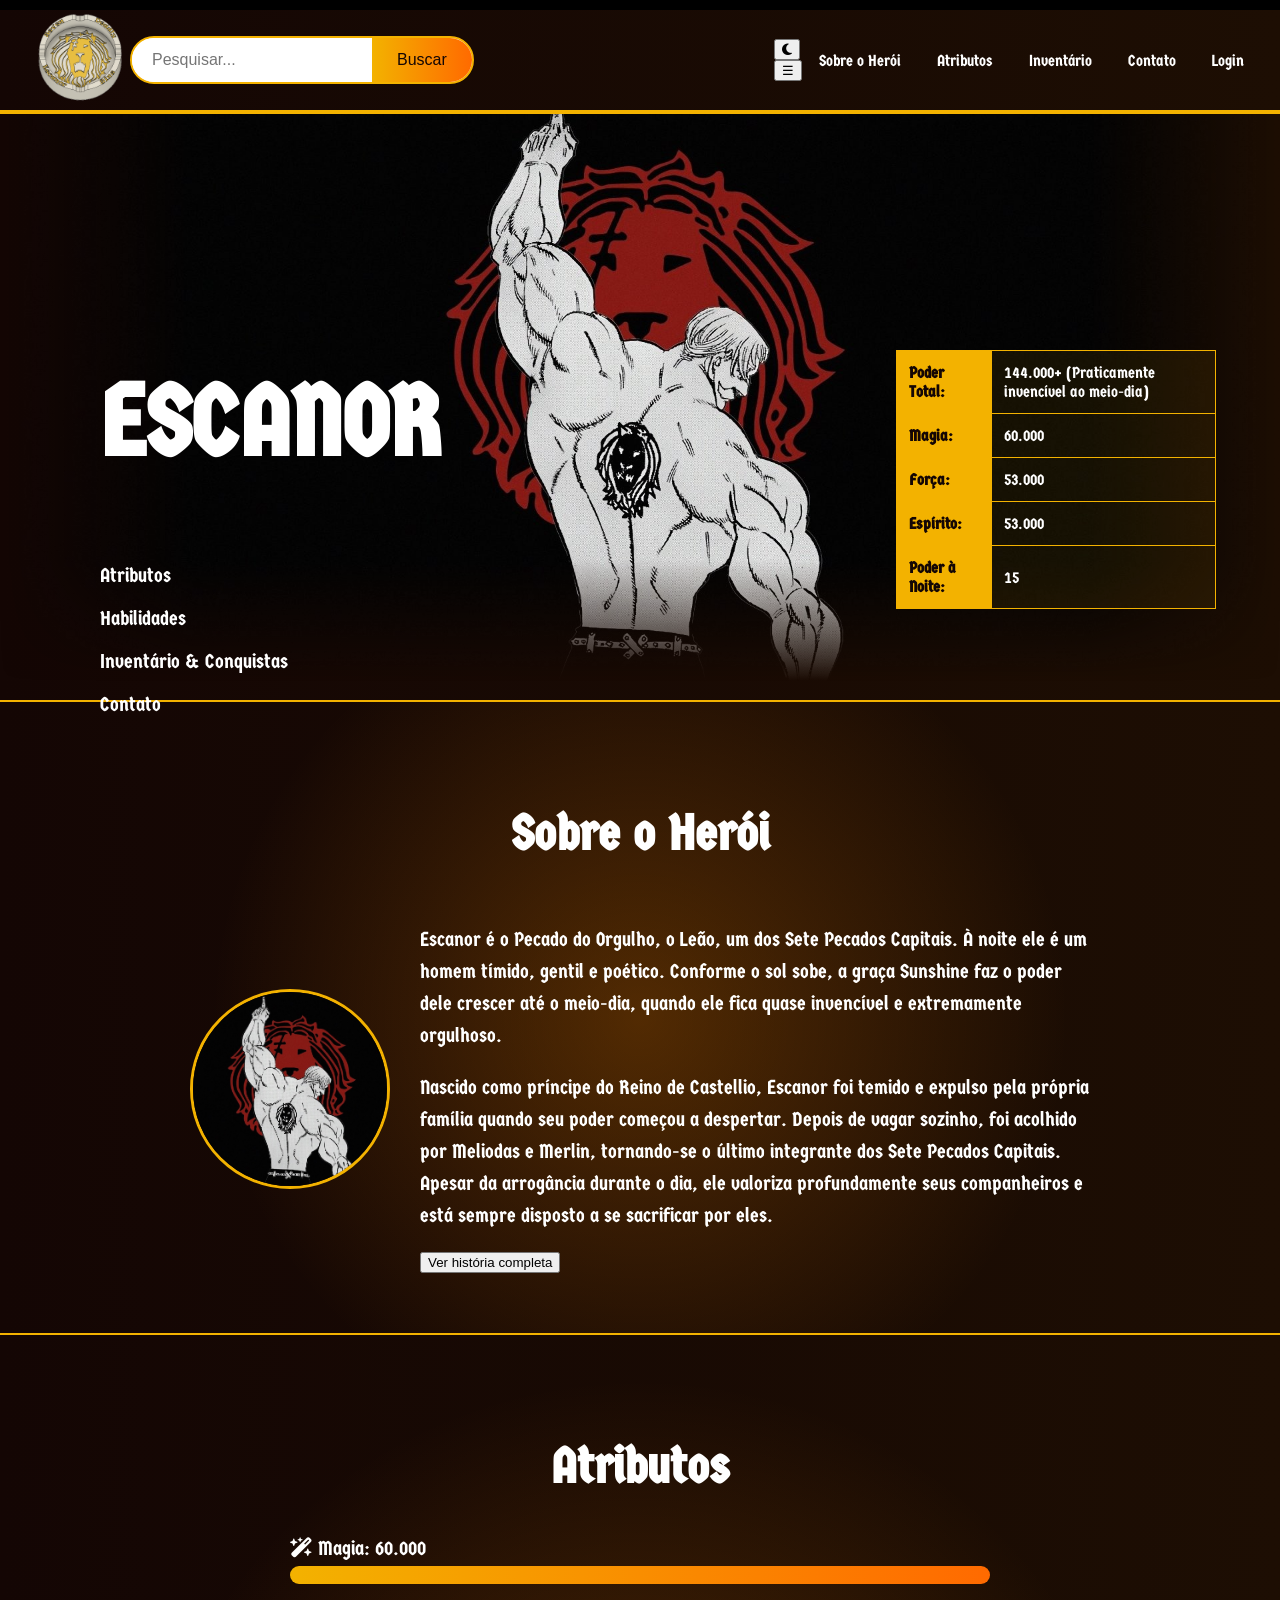
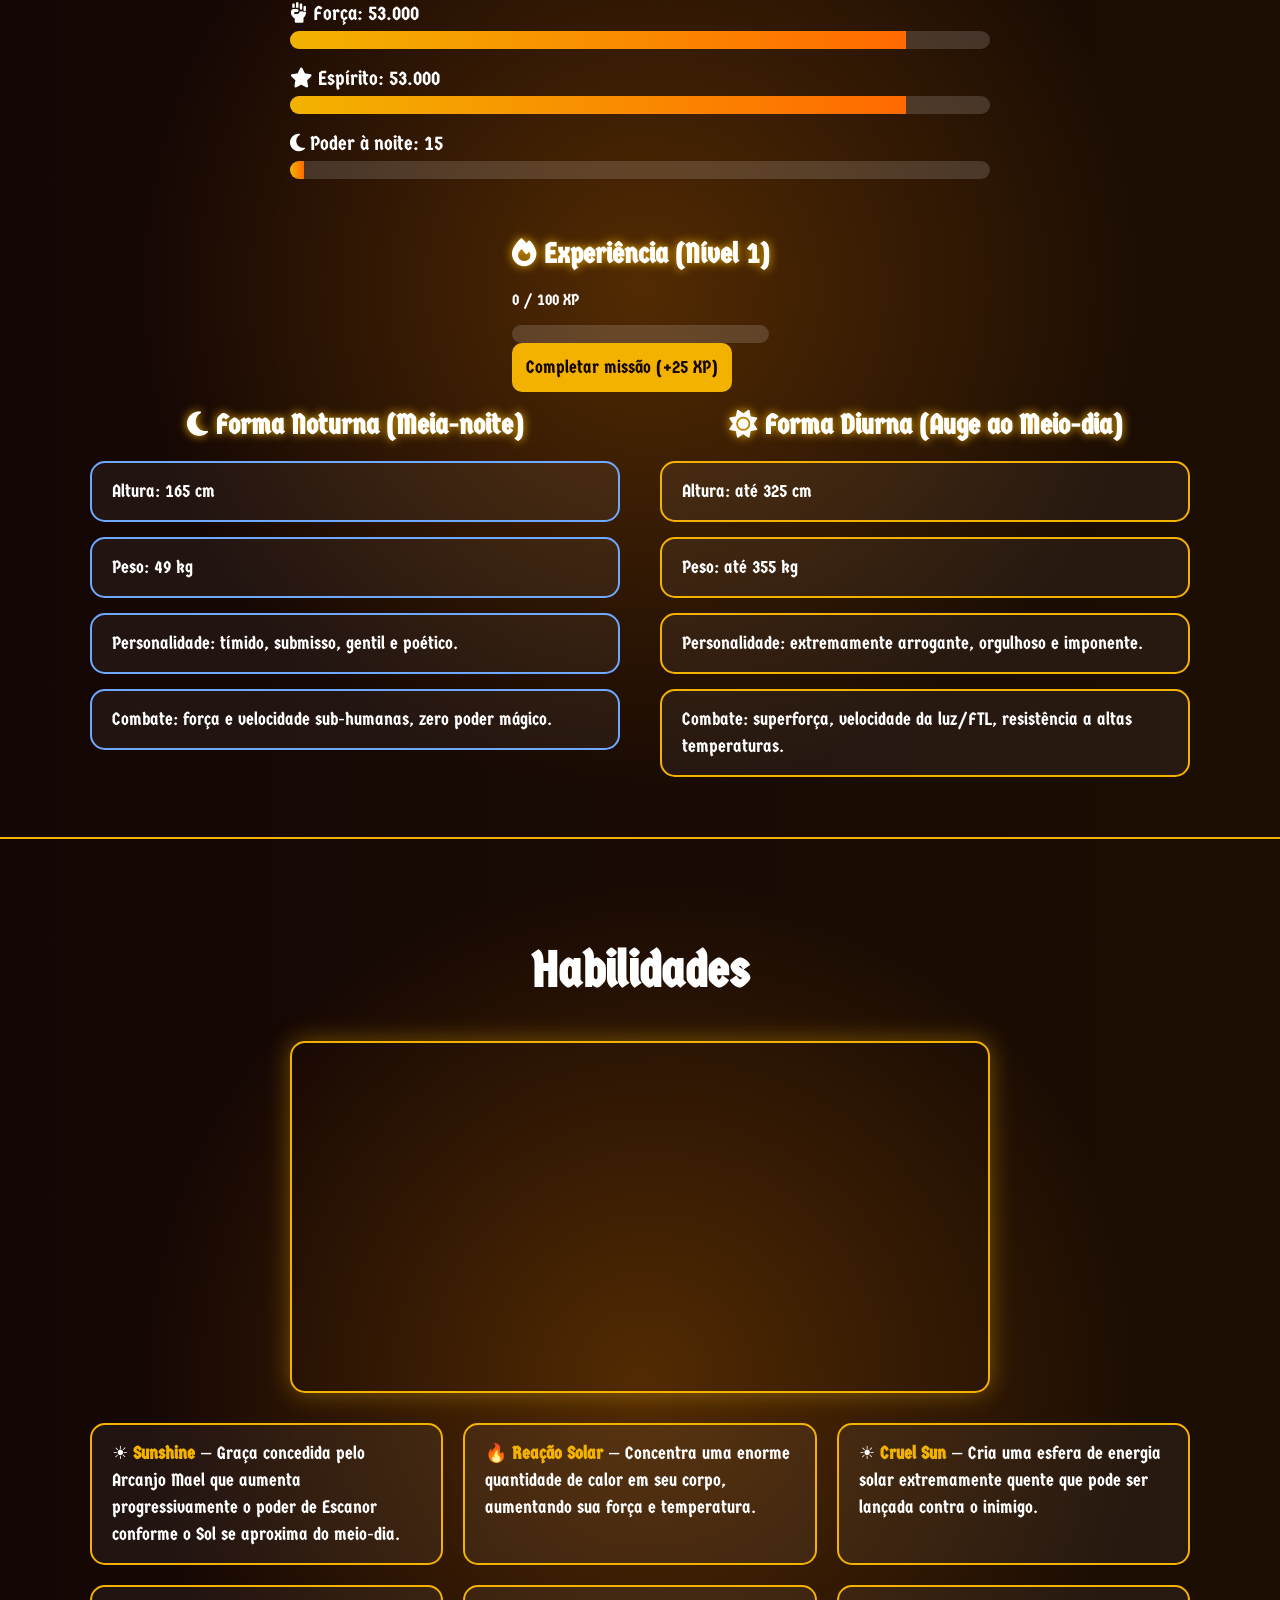
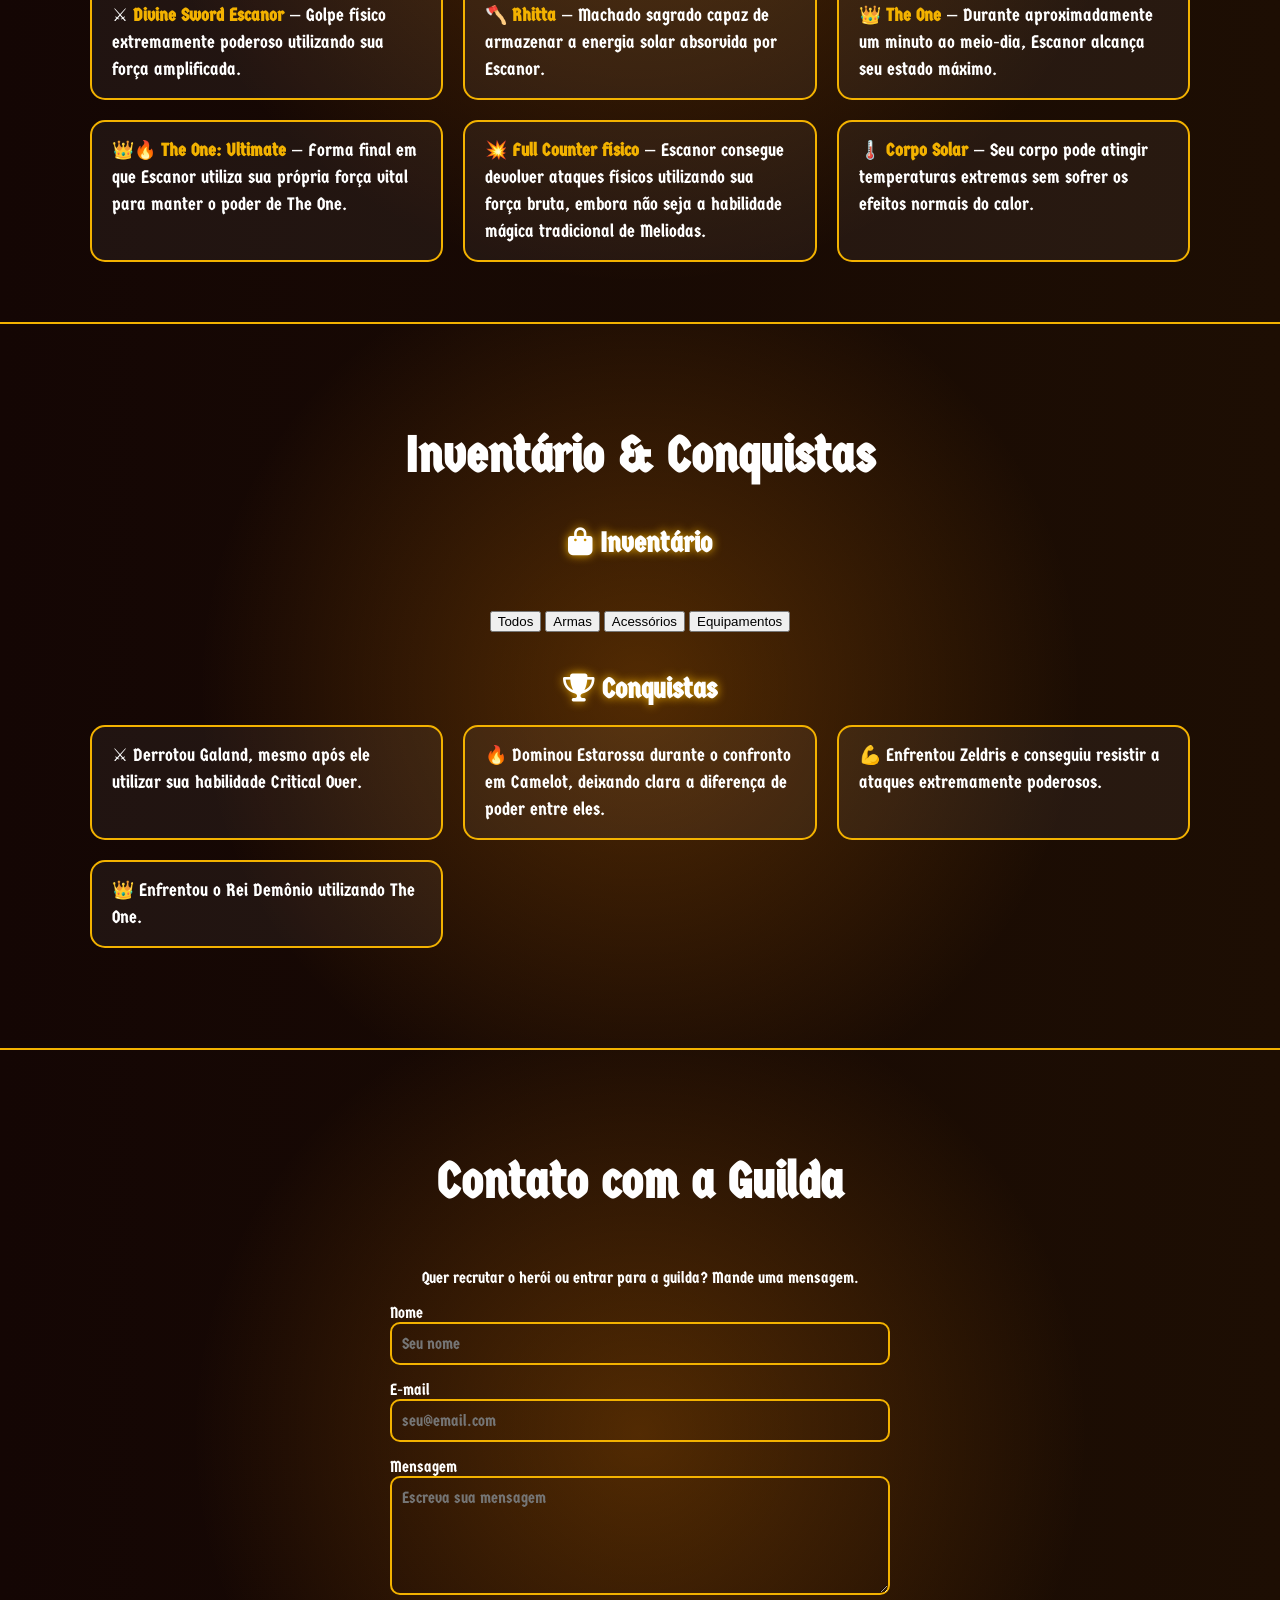
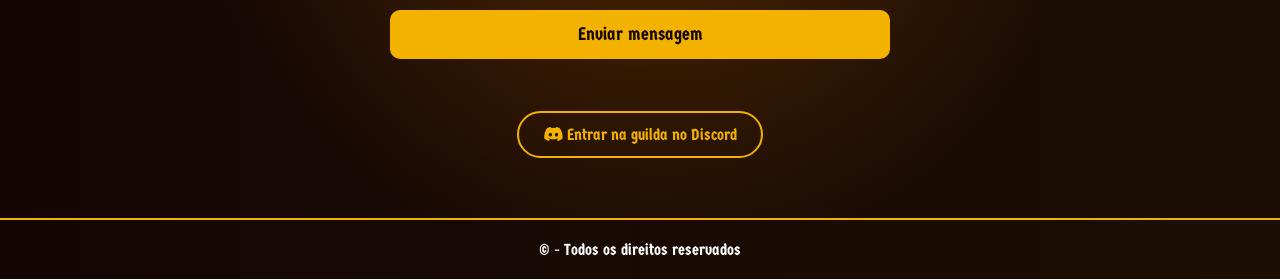
==== commit c6048dfb: "Update index.html" ====
--- a/index.html
+++ b/index.html
@@ -20,9 +20,19 @@
       </div>
     </form>
 
+    <div class="acoes-topo">
+      <button type="button" class="btn-tema" id="btnTema" aria-label="Alternar modo noturno">
+        <i class="fa-solid fa-moon"></i>
+      </button>
+
+      <button type="button" class="btn-menu" id="btnMenu" aria-label="Abrir menu" aria-expanded="false">☰</button>
+    </div>
+
     <nav>
-      <ul class="menu">
+      <ul class="menu" id="menuNav">
         <li><a href="#sobre">Sobre o Herói</a></li>
+        <li><a href="#atributos">Atributos</a></li>
+        <li><a href="#inventario">Inventário</a></li>
         <li><a href="#contato">Contato</a></li>
         <li><a href="html/login.html">Login</a></li>
       </ul>
@@ -34,6 +44,7 @@
       <img class="imgEscanor" src="img/escanor.jpg" alt="Escanor de costas com o braço levantado">
 
       <div class="infoEscanor">
+        <p class="saudacao" id="saudacao"></p>
         <h1>ESCANOR</h1>
         <nav>
           <ul class="links-topo">
@@ -60,7 +71,15 @@
       <h2>Sobre o Herói</h2>
       <div class="sobre-conteudo">
         <img class="avatar" src="img/escanor.jpg" alt="Retrato de Escanor">
-        <p>Escanor é o Pecado do Orgulho, o Leão, um dos Sete Pecados Capitais. À noite ele é um homem tímido, gentil e poético. Conforme o sol sobe, a graça Sunshine faz o poder dele crescer até o meio-dia, quando ele fica quase invencível e extremamente orgulhoso.</p>
+        <div class="sobre-texto">
+          <p>Escanor é o Pecado do Orgulho, o Leão, um dos Sete Pecados Capitais. À noite ele é um homem tímido, gentil e poético. Conforme o sol sobe, a graça Sunshine faz o poder dele crescer até o meio-dia, quando ele fica quase invencível e extremamente orgulhoso.</p>
+
+          <p class="historia-extra" id="historiaExtra">
+            Nascido como príncipe do Reino de Castellio, Escanor foi temido e expulso pela própria família quando seu poder começou a despertar. Depois de vagar sozinho, foi acolhido por Meliodas e Merlin, tornando-se o último integrante dos Sete Pecados Capitais. Apesar da arrogância durante o dia, ele valoriza profundamente seus companheiros e está sempre disposto a se sacrificar por eles.
+          </p>
+
+          <button type="button" class="btn-ver-mais" id="btnVerMais">Ver história completa</button>
+        </div>
       </div>
     </section>
 
@@ -84,6 +103,18 @@
           <p><i class="fa-solid fa-moon"></i> Poder à noite: 15</p>
           <div class="barra-fundo"><div class="barra-preenchida" style="width: 2%"></div></div>
         </div>
+      </div>
+
+      <div class="xp-box">
+        <h3><i class="fa-solid fa-fire"></i> Experiência (Nível <span id="nivelHeroi">1</span>)</h3>
+        <p id="textoXp">0 / 100 XP</p>
+        <div class="barra-fundo">
+          <div class="barra-preenchida barra-xp" id="barraXp" style="width: 0%"></div>
+        </div>
+        <div class="xp-acoes">
+          <button type="button" class="botao-contato" id="btnXp">Completar missão (+25 XP)</button>
+        </div>
+        <p class="msg-xp" id="msgXp"></p>
       </div>
 
       <div class="formas">
@@ -135,34 +166,16 @@
       <h2>Inventário &amp; Conquistas</h2>
 
       <h3><i class="fa-solid fa-bag-shopping"></i> Inventário</h3>
-      <div class="grade">
-        <div class="item">
-          <img src="img/machado escanor.png" alt="Machado Rhitta, com lâmina em formato de lua crescente">
-          <div class="item-texto">
-            <span class="raridade lendario">Lendário</span>
-            <h4>Rhitta</h4>
-            <p>Um machado gigante de uma mão com lâmina em formato de lua crescente.</p>
-          </div>
-        </div>
-
-        <div class="item">
-          <img src="img/brasa.webp" alt="Brasão do Leão">
-          <div class="item-texto">
-            <span class="raridade raro">Raro</span>
-            <h4>Brasão do Leão</h4>
-            <p>Marca do Pecado do Orgulho, o leão que identifica o herói.</p>
-          </div>
-        </div>
-
-        <div class="item">
-          <img src="img/roupa.jpg" alt="Brasão do Leão">
-          <div class="item-texto">
-            <span class="raridade comum">Comum</span>
-            <h4>Vestes de Escanor</h4>
-            <p>Roupas simples usadas na forma noturna, quando ele é tímido e gentil.</p>
-          </div>
-        </div>
-      </div>
+      <p class="contador-itens" id="contadorItens"></p>
+
+      <div class="filtros-inventario">
+        <button type="button" class="btn-filtro ativo" data-filtro="todos">Todos</button>
+        <button type="button" class="btn-filtro" data-filtro="arma">Armas</button>
+        <button type="button" class="btn-filtro" data-filtro="acessorio">Acessórios</button>
+        <button type="button" class="btn-filtro" data-filtro="equipamento">Equipamentos</button>
+      </div>
+
+      <div class="grade" id="listaInventario"></div>
 
       <h3><i class="fa-solid fa-trophy"></i> Conquistas</h3>
       <ul class="grade">
@@ -177,7 +190,7 @@
       <h2>Contato com a Guilda</h2>
       <p>Quer recrutar o herói ou entrar para a guilda? Mande uma mensagem.</p>
 
-      <form class="form-contato" onsubmit="return false;">
+      <form class="form-contato" id="formContato" novalidate>
         <label for="nome">Nome</label>
         <input type="text" id="nome" name="nome" placeholder="Seu nome">
 
@@ -188,6 +201,7 @@
         <textarea id="mensagem" name="mensagem" rows="5" placeholder="Escreva sua mensagem"></textarea>
 
         <button type="submit" class="botao-contato">Enviar mensagem</button>
+        <p class="msg-contato" id="msgContato"></p>
       </form>
 
       <a class="link-guilda" href="https://discord.com" target="_blank" rel="noopener"><i class="fa-brands fa-discord"></i> Entrar na guilda no Discord</a>
